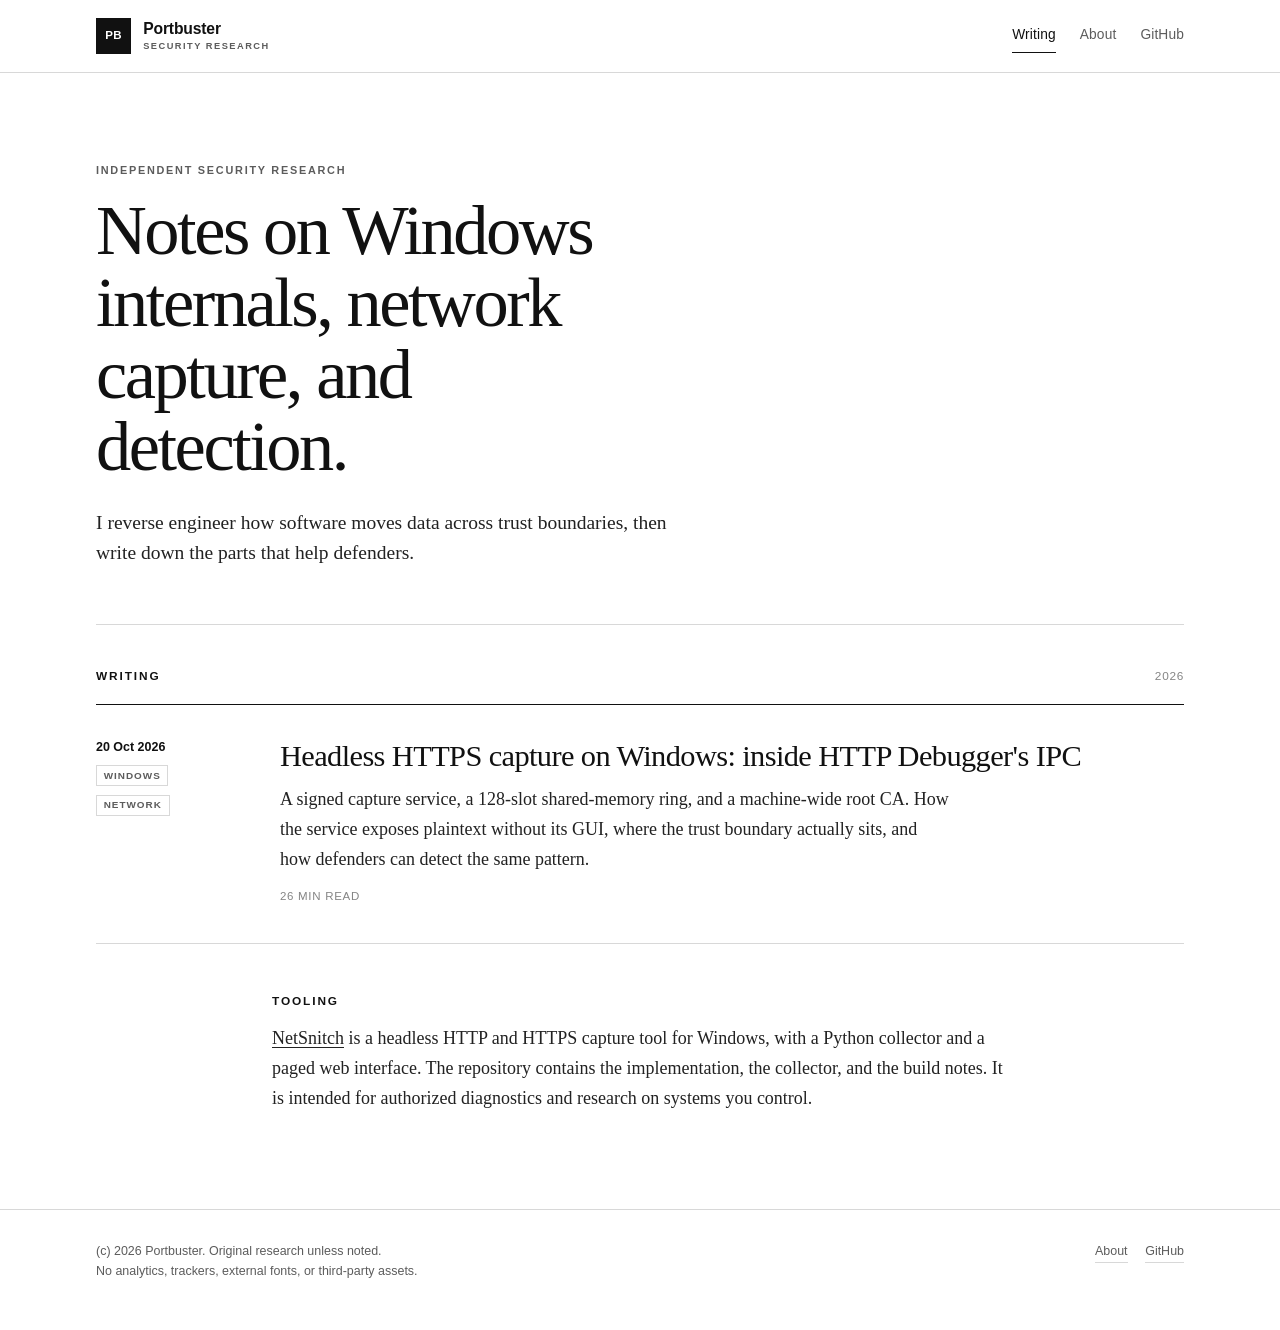
==== index.html @ 4ec46013 "Publish Portbuster security research site" ====
<!doctype html>
<html lang="en">
<head>
  <meta charset="utf-8">
  <meta name="viewport" content="width=device-width, initial-scale=1">
  <title>Portbuster Security Research</title>
  <meta name="description" content="Independent security research on Windows internals, network capture, and detection engineering.">
  <link rel="canonical" href="https://portbuster1337.github.io/">
  <link rel="icon" href="/assets/favicon.svg" type="image/svg+xml">
  <link rel="stylesheet" href="/assets/style.css">
</head>
<body>
  <a class="skip" href="#main">Skip to content</a>
  <header class="site-header">
    <div class="wrap header-inner">
      <a class="brand" href="/">
        <span class="brand-mark" aria-hidden="true">PB</span>
        <span class="brand-text"><strong>Portbuster</strong><span>Security Research</span></span>
      </a>
      <nav class="nav" aria-label="Primary">
        <a href="/" aria-current="page">Writing</a>
        <a href="/about.html">About</a>
        <a href="https://github.com/portbuster1337" rel="me">GitHub</a>
      </nav>
    </div>
  </header>

  <main id="main">
    <section class="wrap home-intro">
      <p class="kicker">Independent security research</p>
      <h1>Notes on Windows internals, network capture, and detection.</h1>
      <p class="lede">I reverse engineer how software moves data across trust boundaries, then write down the parts that help defenders.</p>
    </section>

    <section class="wrap" aria-labelledby="writing">
      <div class="section-head">
        <h2 id="writing">Writing</h2>
        <span>2026</span>
      </div>
      <div class="post-list">
        <article class="post-item">
          <div class="post-date">
            <time datetime="2026-10-20">20 Oct 2026</time>
            <span class="tag">Windows</span>
            <span class="tag">Network</span>
          </div>
          <div>
            <h2><a href="/posts/headless-https-capture.html">Headless HTTPS capture on Windows: inside HTTP Debugger's IPC</a></h2>
            <p>A signed capture service, a 128-slot shared-memory ring, and a machine-wide root CA. How the service exposes plaintext without its GUI, where the trust boundary actually sits, and how defenders can detect the same pattern.</p>
            <p class="read">26 min read</p>
          </div>
        </article>
      </div>
    </section>

    <section class="wrap tooling" aria-labelledby="tooling">
      <h2 id="tooling">Tooling</h2>
      <p><a href="https://github.com/portbuster1337/NetSnitch">NetSnitch</a> is a headless HTTP and HTTPS capture tool for Windows, with a Python collector and a paged web interface. The repository contains the implementation, the collector, and the build notes. It is intended for authorized diagnostics and research on systems you control.</p>
    </section>
  </main>

  <footer class="site-footer">
    <div class="wrap footer-inner">
      <p>(c) 2026 Portbuster. Original research unless noted.<br>No analytics, trackers, external fonts, or third-party assets.</p>
      <div class="footer-links">
        <a href="/about.html">About</a>
        <a href="https://github.com/portbuster1337">GitHub</a>
      </div>
    </div>
  </footer>
</body>
</html>
---- assets/style.css ----
/* Portbuster Security Research
   Black and white. System fonts only. No external assets. */

:root {
  color-scheme: light;
  --paper: #ffffff;
  --ink: #111111;
  --body: #222222;
  --muted: #5c5c5c;
  --faint: #858585;
  --line: #d8d8d8;
  --line-strong: #111111;
  --wash: #f6f6f6;
  --wash-2: #fafafa;
  --code: #f4f4f4;
  --measure: 44rem;
  --wide: 68rem;
}

* {
  box-sizing: border-box;
}

html {
  scroll-behavior: smooth;
}

body {
  margin: 0;
  background: var(--paper);
  color: var(--body);
  font-family: Georgia, "Times New Roman", Times, serif;
  font-size: 18px;
  line-height: 1.67;
  -webkit-font-smoothing: antialiased;
  text-rendering: optimizeLegibility;
}

::selection {
  background: var(--ink);
  color: var(--paper);
}

a {
  color: inherit;
  text-decoration-line: underline;
  text-decoration-thickness: 1px;
  text-underline-offset: 3px;
}

a:hover {
  text-decoration-thickness: 2px;
}

a:focus-visible {
  outline: 2px solid var(--ink);
  outline-offset: 3px;
}

img,
svg {
  max-width: 100%;
  height: auto;
}

hr {
  border: 0;
  border-top: 1px solid var(--line);
  margin: 3rem 0;
}

.skip {
  position: absolute;
  left: -9999px;
  top: 0;
  background: var(--paper);
  color: var(--ink);
  padding: 0.75rem 1rem;
  border: 2px solid var(--ink);
  z-index: 100;
  font-family: "Segoe UI", Arial, Helvetica, sans-serif;
  font-size: 0.9rem;
}

.skip:focus {
  left: 1rem;
  top: 1rem;
}

.wrap {
  width: min(100% - 2.5rem, var(--wide));
  margin-inline: auto;
}

.site-header {
  position: sticky;
  top: 0;
  z-index: 20;
  background: rgba(255, 255, 255, 0.97);
  border-bottom: 1px solid var(--line);
}

@supports (backdrop-filter: blur(8px)) {
  .site-header {
    backdrop-filter: blur(8px);
  }
}

.header-inner {
  min-height: 4.5rem;
  display: flex;
  align-items: center;
  justify-content: space-between;
  gap: 2rem;
}

.brand {
  display: inline-flex;
  align-items: center;
  gap: 0.75rem;
  text-decoration: none;
  color: var(--ink);
}

.brand-mark {
  width: 2.2rem;
  height: 2.2rem;
  display: grid;
  place-items: center;
  background: var(--ink);
  color: var(--paper);
  font-family: "Segoe UI", Arial, Helvetica, sans-serif;
  font-size: 0.72rem;
  font-weight: 700;
  letter-spacing: 0.04em;
}

.brand-text {
  display: flex;
  flex-direction: column;
  line-height: 1.05;
  font-family: "Segoe UI", Arial, Helvetica, sans-serif;
}

.brand-text strong {
  font-size: 0.98rem;
  font-weight: 650;
  letter-spacing: -0.01em;
}

.brand-text span {
  margin-top: 0.28rem;
  font-size: 0.58rem;
  font-weight: 600;
  letter-spacing: 0.16em;
  text-transform: uppercase;
  color: var(--muted);
}

.nav {
  display: flex;
  align-items: center;
  gap: 1.5rem;
  font-family: "Segoe UI", Arial, Helvetica, sans-serif;
  font-size: 0.86rem;
  letter-spacing: 0.01em;
}

.nav a {
  text-decoration: none;
  color: var(--muted);
  padding: 0.3rem 0;
  border-bottom: 1px solid transparent;
}

.nav a:hover,
.nav a[aria-current="page"] {
  color: var(--ink);
  border-bottom-color: var(--ink);
}

main {
  display: block;
}

.home-intro {
  padding: 5.5rem 0 3.5rem;
  border-bottom: 1px solid var(--line);
}

.kicker {
  margin: 0 0 1rem;
  font-family: "Segoe UI", Arial, Helvetica, sans-serif;
  font-size: 0.68rem;
  font-weight: 650;
  letter-spacing: 0.16em;
  text-transform: uppercase;
  color: var(--muted);
}

.home-intro h1 {
  margin: 0;
  max-width: 15ch;
  font-family: Georgia, "Times New Roman", Times, serif;
  font-size: clamp(2.6rem, 6vw, 4.4rem);
  font-weight: 400;
  line-height: 1.02;
  letter-spacing: -0.035em;
  color: var(--ink);
}

.lede {
  max-width: 38rem;
  margin: 1.6rem 0 0;
  font-size: 1.22rem;
  line-height: 1.55;
  color: var(--body);
}

.section-head {
  display: flex;
  align-items: baseline;
  justify-content: space-between;
  gap: 2rem;
  padding: 2.6rem 0 0.4rem;
  border-bottom: 1px solid var(--line-strong);
}

.section-head h2,
.tooling h2 {
  margin: 0 0 0.7rem;
  font-family: "Segoe UI", Arial, Helvetica, sans-serif;
  font-size: 0.74rem;
  font-weight: 700;
  letter-spacing: 0.16em;
  text-transform: uppercase;
  color: var(--ink);
}

.section-head span {
  font-family: "Segoe UI", Arial, Helvetica, sans-serif;
  font-size: 0.74rem;
  letter-spacing: 0.06em;
  color: var(--faint);
}

.post-list {
  display: block;
}

.post-item {
  display: grid;
  grid-template-columns: 9.5rem minmax(0, 1fr);
  gap: 2rem;
  padding: 2.1rem 0 2.3rem;
  border-bottom: 1px solid var(--line);
}

.post-date {
  display: flex;
  flex-direction: column;
  gap: 0.55rem;
  font-family: "Segoe UI", Arial, Helvetica, sans-serif;
  font-size: 0.78rem;
  line-height: 1.35;
  color: var(--muted);
}

.post-date time {
  color: var(--ink);
  font-weight: 600;
}

.tag {
  display: inline-block;
  width: fit-content;
  padding: 0.18rem 0.42rem;
  border: 1px solid var(--line);
  font-size: 0.62rem;
  font-weight: 650;
  letter-spacing: 0.1em;
  text-transform: uppercase;
  color: var(--muted);
}

.post-item h2 {
  margin: 0 0 0.55rem;
  font-family: Georgia, "Times New Roman", Times, serif;
  font-size: clamp(1.45rem, 3vw, 1.9rem);
  font-weight: 400;
  line-height: 1.18;
  letter-spacing: -0.02em;
  color: var(--ink);
}

.post-item h2 a {
  text-decoration: none;
}

.post-item h2 a:hover {
  text-decoration: underline;
  text-decoration-thickness: 1px;
  text-underline-offset: 4px;
}

.post-item p {
  max-width: 42rem;
  margin: 0;
  color: var(--body);
}

.post-item .read {
  margin-top: 0.8rem;
  font-family: "Segoe UI", Arial, Helvetica, sans-serif;
  font-size: 0.72rem;
  letter-spacing: 0.06em;
  text-transform: uppercase;
  color: var(--faint);
}

.tooling {
  padding: 3rem 0 1rem;
  max-width: 46rem;
}

.tooling p {
  margin: 0;
  color: var(--body);
}

.site-footer {
  margin-top: 5rem;
  border-top: 1px solid var(--line);
  padding: 2rem 0 3rem;
  font-family: "Segoe UI", Arial, Helvetica, sans-serif;
  font-size: 0.78rem;
  line-height: 1.6;
  color: var(--muted);
}

.footer-inner {
  display: flex;
  align-items: flex-start;
  justify-content: space-between;
  gap: 2rem;
}

.footer-inner p {
  margin: 0;
}

.footer-links {
  display: flex;
  gap: 1.1rem;
}

.footer-links a {
  text-decoration: none;
  border-bottom: 1px solid var(--line);
}

.footer-links a:hover {
  border-bottom-color: var(--ink);
}

/* Article */

.article {
  max-width: var(--measure);
  margin: 0 auto;
  padding: 4.5rem 0 0;
}

.post-header {
  max-width: 52rem;
  margin: 0 auto 2.5rem;
  padding: 0 0 2rem;
  border-bottom: 1px solid var(--line-strong);
}

.post-header h1 {
  margin: 0;
  font-family: Georgia, "Times New Roman", Times, serif;
  font-size: clamp(2.5rem, 6vw, 4rem);
  font-weight: 400;
  line-height: 1.04;
  letter-spacing: -0.035em;
  color: var(--ink);
}

.dek {
  max-width: 48rem;
  margin: 1.3rem 0 0;
  font-size: 1.25rem;
  line-height: 1.5;
  color: var(--muted);
}

.post-meta {
  display: flex;
  flex-wrap: wrap;
  align-items: center;
  gap: 0.5rem 1.1rem;
  margin-top: 1.6rem;
  font-family: "Segoe UI", Arial, Helvetica, sans-serif;
  font-size: 0.72rem;
  letter-spacing: 0.08em;
  text-transform: uppercase;
  color: var(--muted);
}

.post-meta > * + *::before {
  content: "/";
  margin-right: 1.1rem;
  color: var(--faint);
}

.article h2 {
  margin: 3.4rem 0 1rem;
  font-family: "Segoe UI", Arial, Helvetica, sans-serif;
  font-size: 1.5rem;
  font-weight: 650;
  line-height: 1.2;
  letter-spacing: -0.02em;
  color: var(--ink);
}

.article h3 {
  margin: 2.2rem 0 0.7rem;
  font-family: "Segoe UI", Arial, Helvetica, sans-serif;
  font-size: 1.05rem;
  font-weight: 650;
  line-height: 1.3;
  color: var(--ink);
}

.article p {
  margin: 0 0 1.15rem;
}

.article ul,
.article ol {
  margin: 0 0 1.4rem;
  padding-left: 1.4rem;
}

.article li {
  margin: 0.35rem 0;
}

.article li > ul,
.article li > ol {
  margin-top: 0.35rem;
  margin-bottom: 0.35rem;
}

.article strong {
  color: var(--ink);
  font-weight: 700;
}

.article em {
  font-style: italic;
}

.lead {
  font-size: 1.12rem;
  line-height: 1.6;
}

.article code {
  padding: 0.08em 0.28em;
  background: var(--code);
  border: 1px solid #e5e5e5;
  border-radius: 2px;
  font-family: "SFMono-Regular", Consolas, "Liberation Mono", Menlo, monospace;
  font-size: 0.82em;
  color: var(--ink);
  overflow-wrap: anywhere;
}

.article pre {
  margin: 0;
  padding: 1.05rem 1.15rem;
  overflow-x: auto;
  background: var(--code);
  border: 1px solid var(--line);
  line-height: 1.5;
  tab-size: 4;
  -webkit-overflow-scrolling: touch;
}

.article pre code {
  padding: 0;
  background: none;
  border: 0;
  border-radius: 0;
  font-size: 0.76rem;
  line-height: inherit;
  color: var(--ink);
  overflow-wrap: normal;
  white-space: pre;
}

.article figure {
  margin: 2rem 0;
}

.article figure.code {
  margin: 2rem 0 2.2rem;
}

.article figure.code figcaption {
  margin-bottom: 0.55rem;
  font-family: "Segoe UI", Arial, Helvetica, sans-serif;
  font-size: 0.7rem;
  font-weight: 650;
  letter-spacing: 0.1em;
  text-transform: uppercase;
  color: var(--muted);
}

.article figcaption {
  margin-top: 0.7rem;
  font-family: "Segoe UI", Arial, Helvetica, sans-serif;
  font-size: 0.78rem;
  line-height: 1.5;
  color: var(--muted);
}

.figure {
  margin: 2.2rem 0;
  padding: 1rem;
  border: 1px solid var(--line);
  background: var(--paper);
}

.figure svg {
  display: block;
  width: 100%;
  height: auto;
}

.table-wrap {
  margin: 1.6rem 0 2.2rem;
  overflow-x: auto;
  border-top: 1.5px solid var(--line-strong);
  border-bottom: 1px solid var(--line);
}

.article table {
  width: 100%;
  border-collapse: collapse;
  font-family: "Segoe UI", Arial, Helvetica, sans-serif;
  font-size: 0.82rem;
  line-height: 1.45;
  color: var(--body);
}

.article th {
  padding: 0.65rem 0.7rem;
  text-align: left;
  vertical-align: bottom;
  border-bottom: 1px solid var(--line-strong);
  font-weight: 650;
  color: var(--ink);
  white-space: nowrap;
}

.article td {
  padding: 0.65rem 0.7rem;
  vertical-align: top;
  border-bottom: 1px solid var(--line);
}

.article tr:last-child td {
  border-bottom: 0;
}

.article td code,
.article th code {
  font-size: 0.78em;
}

.hash {
  font-family: "SFMono-Regular", Consolas, "Liberation Mono", Menlo, monospace;
  font-size: 0.68rem !important;
  overflow-wrap: anywhere;
  word-break: break-all;
}

.callout {
  margin: 2.2rem 0;
  padding: 1.2rem 1.35rem;
  border: 1px solid var(--line-strong);
  background: var(--wash-2);
  font-family: "Segoe UI", Arial, Helvetica, sans-serif;
  font-size: 0.9rem;
  line-height: 1.6;
  color: var(--body);
}

.callout strong {
  display: block;
  margin-bottom: 0.35rem;
  font-size: 0.69rem;
  letter-spacing: 0.12em;
  text-transform: uppercase;
  color: var(--ink);
}

.callout p:last-child {
  margin-bottom: 0;
}

.toc {
  margin: 0 0 3rem;
  padding: 1.2rem 1.4rem;
  border: 1px solid var(--line);
  background: var(--wash);
  font-family: "Segoe UI", Arial, Helvetica, sans-serif;
  font-size: 0.82rem;
  line-height: 1.55;
}

.toc h2 {
  margin: 0 0 0.8rem;
  font-size: 0.66rem;
  font-weight: 700;
  letter-spacing: 0.14em;
  text-transform: uppercase;
  color: var(--muted);
}

.toc ol {
  margin: 0;
  padding-left: 1.2rem;
  columns: 2;
  column-gap: 2rem;
}

.toc li {
  margin: 0.18rem 0;
  break-inside: avoid;
}

.toc a {
  text-decoration: none;
  color: var(--body);
}

.toc a:hover {
  text-decoration: underline;
  text-decoration-thickness: 1px;
}

.post-footer {
  margin-top: 4rem;
  padding-top: 1.5rem;
  border-top: 1px solid var(--line-strong);
  font-family: "Segoe UI", Arial, Helvetica, sans-serif;
  font-size: 0.88rem;
  color: var(--muted);
}

.post-footer p {
  margin: 0 0 0.75rem;
}

.refs {
  padding-left: 1.2rem;
  font-size: 0.92rem;
}

.refs li {
  margin: 0.55rem 0;
}

.simple-page {
  max-width: var(--measure);
  margin: 0 auto;
  padding: 4.5rem 0 0;
}

.simple-page h1 {
  margin: 0 0 1.5rem;
  font-family: Georgia, "Times New Roman", Times, serif;
  font-size: clamp(2.4rem, 6vw, 3.6rem);
  font-weight: 400;
  line-height: 1.05;
  letter-spacing: -0.03em;
  color: var(--ink);
}

.simple-page h2 {
  margin: 2.6rem 0 0.8rem;
  font-family: "Segoe UI", Arial, Helvetica, sans-serif;
  font-size: 1.1rem;
  font-weight: 650;
  color: var(--ink);
}

.simple-page p {
  margin: 0 0 1.1rem;
}

.simple-page ul {
  margin: 0 0 1.4rem;
  padding-left: 1.3rem;
}

.error-page {
  min-height: 54vh;
  display: grid;
  align-content: center;
  max-width: 36rem;
  margin: 0 auto;
  padding: 5rem 0;
}

.error-page .code {
  margin: 0 0 0.5rem;
  font-family: "Segoe UI", Arial, Helvetica, sans-serif;
  font-size: 0.72rem;
  font-weight: 700;
  letter-spacing: 0.16em;
  text-transform: uppercase;
  color: var(--muted);
}

.error-page h1 {
  margin: 0 0 1rem;
  font-family: Georgia, "Times New Roman", Times, serif;
  font-size: clamp(2.6rem, 7vw, 4rem);
  font-weight: 400;
  line-height: 1.05;
  letter-spacing: -0.03em;
  color: var(--ink);
}

@media (max-width: 760px) {
  body {
    font-size: 17px;
  }

  .header-inner {
    min-height: 4rem;
    gap: 1rem;
  }

  .brand-text span {
    display: none;
  }

  .nav {
    gap: 1rem;
    font-size: 0.8rem;
  }

  .home-intro {
    padding: 3.5rem 0 2.5rem;
  }

  .post-item {
    grid-template-columns: 1fr;
    gap: 0.8rem;
    padding: 1.7rem 0;
  }

  .post-date {
    flex-direction: row;
    align-items: center;
    gap: 0.8rem;
  }

  .article {
    padding-top: 3rem;
  }

  .post-header {
    margin-bottom: 2rem;
  }

  .toc ol {
    columns: 1;
  }

  .post-meta > * + *::before {
    content: "";
    margin-right: 0;
  }

  .post-meta {
    gap: 0.4rem 1rem;
  }

  .footer-inner {
    flex-direction: column;
    gap: 1rem;
  }

  .article pre code {
    font-size: 0.72rem;
  }

  .article table {
    font-size: 0.78rem;
  }
}

@media (prefers-reduced-motion: reduce) {
  html {
    scroll-behavior: auto;
  }
}

@media print {
  .site-header,
  .site-footer,
  .toc,
  .post-footer {
    display: none;
  }

  body {
    font-size: 11pt;
    color: #000;
    background: #fff;
  }

  .article {
    max-width: none;
    padding: 0;
  }

  a {
    text-decoration: none;
  }

  .article pre {
    white-space: pre-wrap;
    overflow-wrap: anywhere;
  }
}
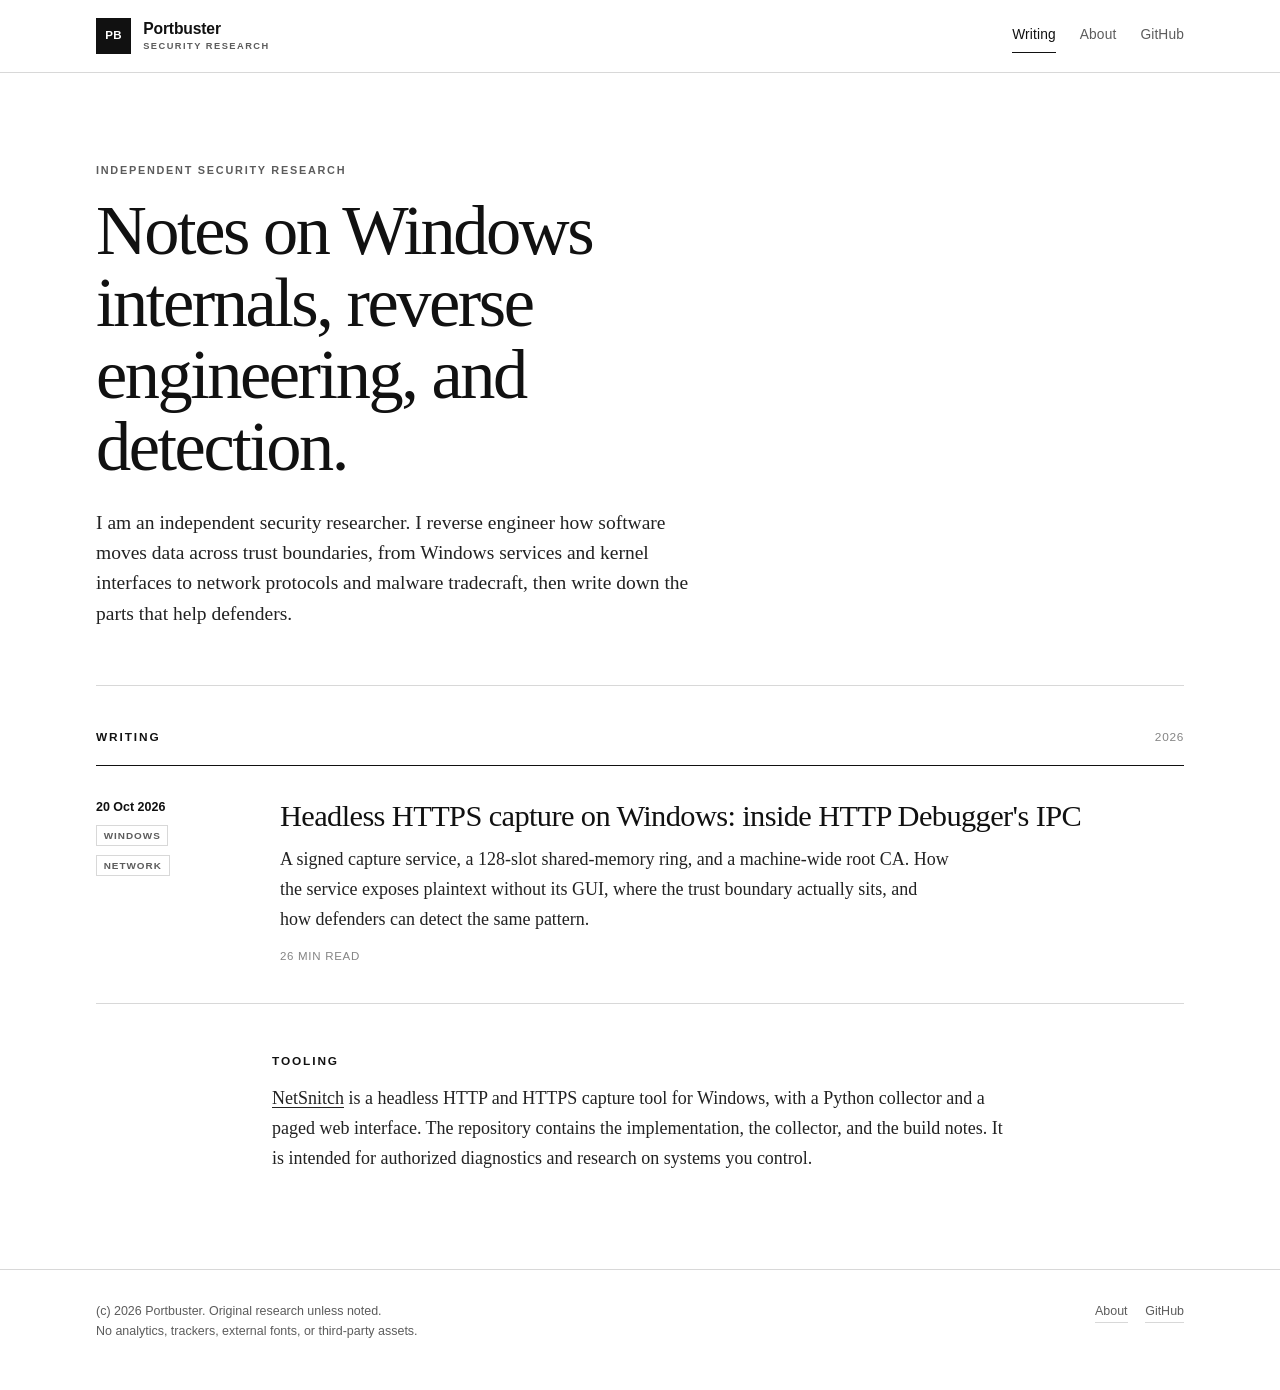
==== commit 865938e7: "Add collector screenshots and broaden research scope" ====
--- a/index.html
+++ b/index.html
@@ -4,7 +4,7 @@
   <meta charset="utf-8">
   <meta name="viewport" content="width=device-width, initial-scale=1">
   <title>Portbuster Security Research</title>
-  <meta name="description" content="Independent security research on Windows internals, network capture, and detection engineering.">
+  <meta name="description" content="Independent security research on Windows internals, reverse engineering, network telemetry, malware tradecraft, and detection engineering.">
   <link rel="canonical" href="https://portbuster1337.github.io/">
   <link rel="icon" href="/assets/favicon.svg" type="image/svg+xml">
   <link rel="stylesheet" href="/assets/style.css">
@@ -28,8 +28,8 @@
   <main id="main">
     <section class="wrap home-intro">
       <p class="kicker">Independent security research</p>
-      <h1>Notes on Windows internals, network capture, and detection.</h1>
-      <p class="lede">I reverse engineer how software moves data across trust boundaries, then write down the parts that help defenders.</p>
+      <h1>Notes on Windows internals, reverse engineering, and detection.</h1>
+      <p class="lede">I am an independent security researcher. I reverse engineer how software moves data across trust boundaries, from Windows services and kernel interfaces to network protocols and malware tradecraft, then write down the parts that help defenders.</p>
     </section>
 
     <section class="wrap" aria-labelledby="writing">
--- a/assets/style.css
+++ b/assets/style.css
@@ -366,6 +366,7 @@
 /* Article */
 
 .article {
+  width: min(100% - 2.5rem, var(--measure));
   max-width: var(--measure);
   margin: 0 auto;
   padding: 4.5rem 0 0;
@@ -528,6 +529,32 @@
   color: var(--muted);
 }
 
+.article figure.shot {
+  width: min(calc(100vw - 2.5rem), 60rem);
+  max-width: none;
+  margin: 2.4rem 0 2.6rem 50%;
+  padding: 0.6rem;
+  border: 1px solid var(--line);
+  background: var(--paper);
+  transform: translateX(-50%);
+}
+
+.article figure.shot a {
+  display: block;
+}
+
+.article figure.shot img {
+  display: block;
+  width: 100%;
+  height: auto;
+  border: 1px solid var(--line);
+  background: #111111;
+}
+
+.article figure.shot figcaption {
+  margin-top: 0.7rem;
+}
+
 .figure {
   margin: 2.2rem 0;
   padding: 1rem;
@@ -677,6 +704,7 @@
 }
 
 .simple-page {
+  width: min(100% - 2.5rem, var(--measure));
   max-width: var(--measure);
   margin: 0 auto;
   padding: 4.5rem 0 0;
@@ -704,6 +732,10 @@
   margin: 0 0 1.1rem;
 }
 
+.simple-page a {
+  overflow-wrap: anywhere;
+}
+
 .simple-page ul {
   margin: 0 0 1.4rem;
   padding-left: 1.3rem;
@@ -713,6 +745,7 @@
   min-height: 54vh;
   display: grid;
   align-content: center;
+  width: min(100% - 2.5rem, 36rem);
   max-width: 36rem;
   margin: 0 auto;
   padding: 5rem 0;
@@ -803,6 +836,13 @@
     font-size: 0.72rem;
   }
 
+  .article figure.shot {
+    width: 100%;
+    margin: 2rem 0;
+    padding: 0.4rem;
+    transform: none;
+  }
+
   .article table {
     font-size: 0.78rem;
   }
@@ -841,4 +881,16 @@
     white-space: pre-wrap;
     overflow-wrap: anywhere;
   }
-}
+
+  .article figure.shot {
+    width: 100%;
+    margin: 1.5rem 0;
+    padding: 0;
+    border: 0;
+    transform: none;
+  }
+
+  .article figure.shot a {
+    display: block;
+  }
+}
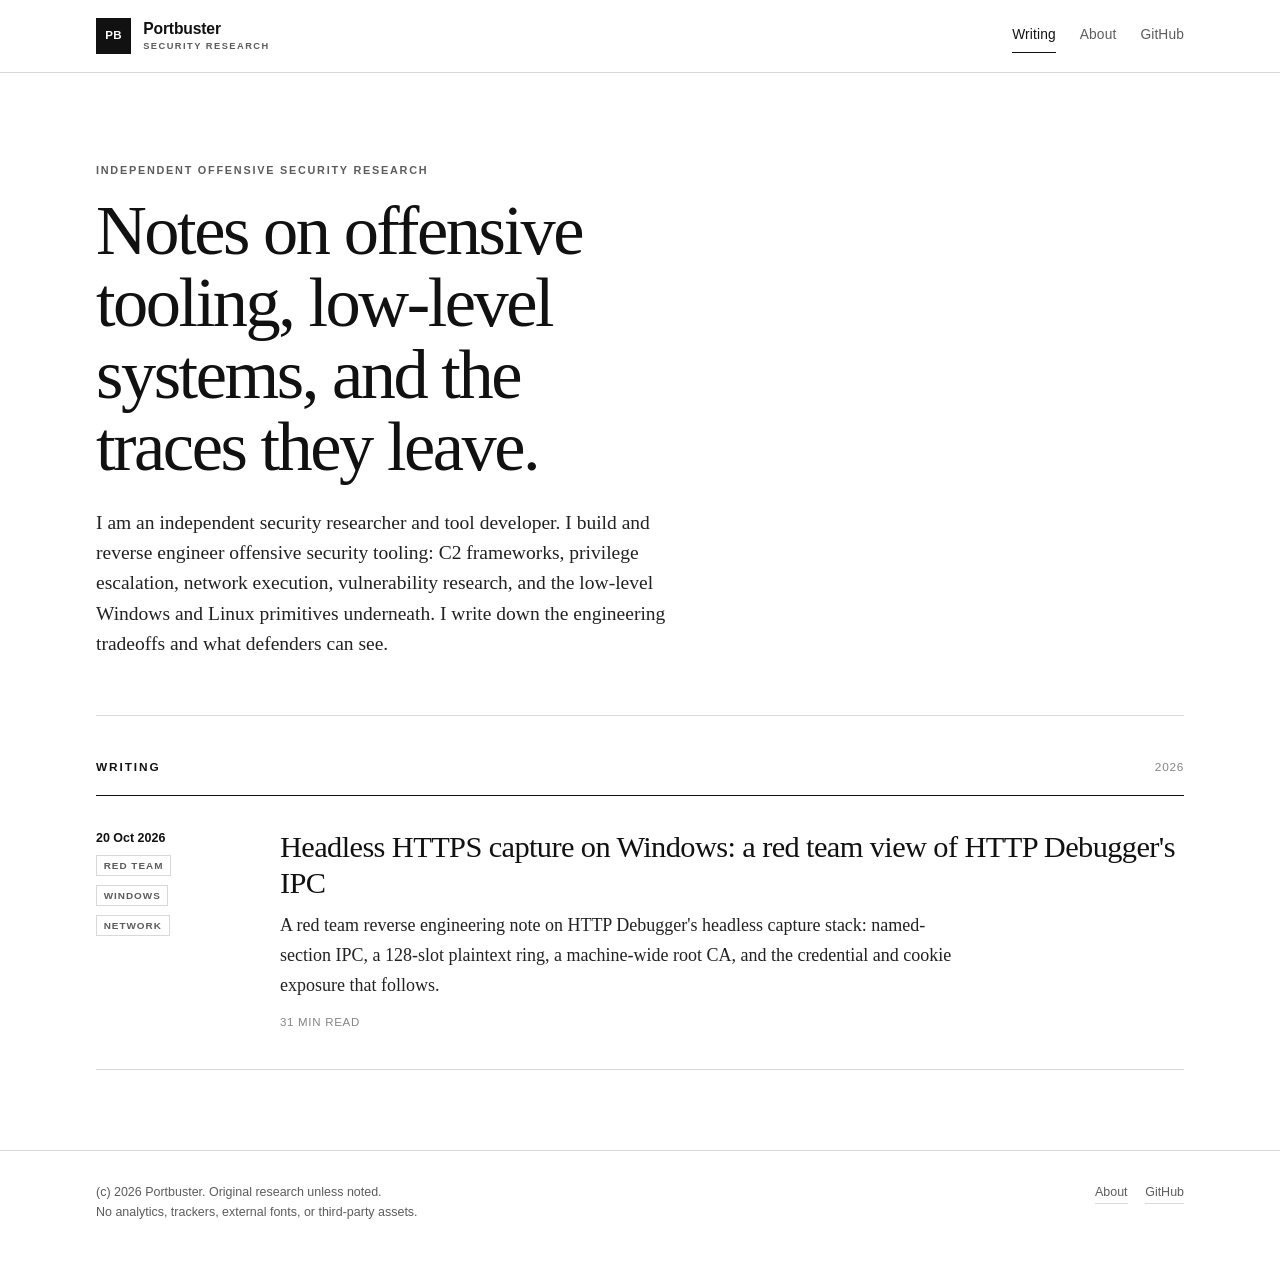
==== commit 458d1fb4: "Add Mermaid diagrams and red team framing Add local static Mermaid SVGs for the article and an asset" ====
--- a/index.html
+++ b/index.html
@@ -4,7 +4,7 @@
   <meta charset="utf-8">
   <meta name="viewport" content="width=device-width, initial-scale=1">
   <title>Portbuster Security Research</title>
-  <meta name="description" content="Independent security research on Windows internals, reverse engineering, network telemetry, malware tradecraft, and detection engineering.">
+  <meta name="description" content="Independent offensive security research and tooling: C2, privilege escalation, network execution, vulnerability research, and low-level Windows and Linux internals.">
   <link rel="canonical" href="https://portbuster1337.github.io/">
   <link rel="icon" href="/assets/favicon.svg" type="image/svg+xml">
   <link rel="stylesheet" href="/assets/style.css">
@@ -27,9 +27,9 @@
 
   <main id="main">
     <section class="wrap home-intro">
-      <p class="kicker">Independent security research</p>
-      <h1>Notes on Windows internals, reverse engineering, and detection.</h1>
-      <p class="lede">I am an independent security researcher. I reverse engineer how software moves data across trust boundaries, from Windows services and kernel interfaces to network protocols and malware tradecraft, then write down the parts that help defenders.</p>
+      <p class="kicker">Independent offensive security research</p>
+      <h1>Notes on offensive tooling, low-level systems, and the traces they leave.</h1>
+      <p class="lede">I am an independent security researcher and tool developer. I build and reverse engineer offensive security tooling: C2 frameworks, privilege escalation, network execution, vulnerability research, and the low-level Windows and Linux primitives underneath. I write down the engineering tradeoffs and what defenders can see.</p>
     </section>
 
     <section class="wrap" aria-labelledby="writing">
@@ -41,21 +41,17 @@
         <article class="post-item">
           <div class="post-date">
             <time datetime="2026-10-20">20 Oct 2026</time>
+            <span class="tag">Red team</span>
             <span class="tag">Windows</span>
             <span class="tag">Network</span>
           </div>
           <div>
-            <h2><a href="/posts/headless-https-capture.html">Headless HTTPS capture on Windows: inside HTTP Debugger's IPC</a></h2>
-            <p>A signed capture service, a 128-slot shared-memory ring, and a machine-wide root CA. How the service exposes plaintext without its GUI, where the trust boundary actually sits, and how defenders can detect the same pattern.</p>
-            <p class="read">26 min read</p>
+            <h2><a href="/posts/headless-https-capture.html">Headless HTTPS capture on Windows: a red team view of HTTP Debugger's IPC</a></h2>
+            <p>A red team reverse engineering note on HTTP Debugger's headless capture stack: named-section IPC, a 128-slot plaintext ring, a machine-wide root CA, and the credential and cookie exposure that follows.</p>
+            <p class="read">31 min read</p>
           </div>
         </article>
       </div>
-    </section>
-
-    <section class="wrap tooling" aria-labelledby="tooling">
-      <h2 id="tooling">Tooling</h2>
-      <p><a href="https://github.com/portbuster1337/NetSnitch">NetSnitch</a> is a headless HTTP and HTTPS capture tool for Windows, with a Python collector and a paged web interface. The repository contains the implementation, the collector, and the build notes. It is intended for authorized diagnostics and research on systems you control.</p>
     </section>
   </main>
 
--- a/assets/style.css
+++ b/assets/style.css
@@ -568,6 +568,40 @@
   height: auto;
 }
 
+.article figure.diagram {
+  width: max-content;
+  max-width: min(calc(100vw - 2.5rem), 60rem);
+  margin: 2.4rem 0 2.6rem 50%;
+  padding: 0.8rem;
+  border: 1px solid var(--line);
+  background: var(--paper);
+  transform: translateX(-50%);
+}
+
+.article figure.diagram-wide {
+  max-width: min(calc(100vw - 2.5rem), 68rem);
+}
+
+.article figure.diagram a {
+  display: block;
+  text-decoration: none;
+  cursor: zoom-in;
+}
+
+.article figure.diagram img {
+  display: block;
+  width: auto;
+  max-width: 100%;
+  height: auto;
+  margin: 0 auto;
+  background: #ffffff;
+}
+
+.article figure.diagram figcaption {
+  max-width: 46rem;
+  margin: 0.7rem auto 0;
+}
+
 .table-wrap {
   margin: 1.6rem 0 2.2rem;
   overflow-x: auto;
@@ -843,6 +877,29 @@
     transform: none;
   }
 
+  .article figure.diagram {
+    padding: 0.4rem;
+  }
+
+  .article figure.diagram a {
+    overflow-x: auto;
+    -webkit-overflow-scrolling: touch;
+    padding-bottom: 0.3rem;
+  }
+
+  .article figure.diagram img {
+    min-width: 680px;
+    max-width: none;
+  }
+
+  .article figure.diagram.diagram-wide img {
+    min-width: 900px;
+  }
+
+  .table-wrap table {
+    min-width: 40rem;
+  }
+
   .article table {
     font-size: 0.78rem;
   }
@@ -893,4 +950,18 @@
   .article figure.shot a {
     display: block;
   }
-}
+
+  .article figure.diagram {
+    width: 100%;
+    max-width: 100%;
+    margin: 1.5rem 0;
+    padding: 0;
+    border: 0;
+    transform: none;
+    break-inside: avoid;
+  }
+
+  .article figure.diagram a {
+    display: block;
+  }
+}
